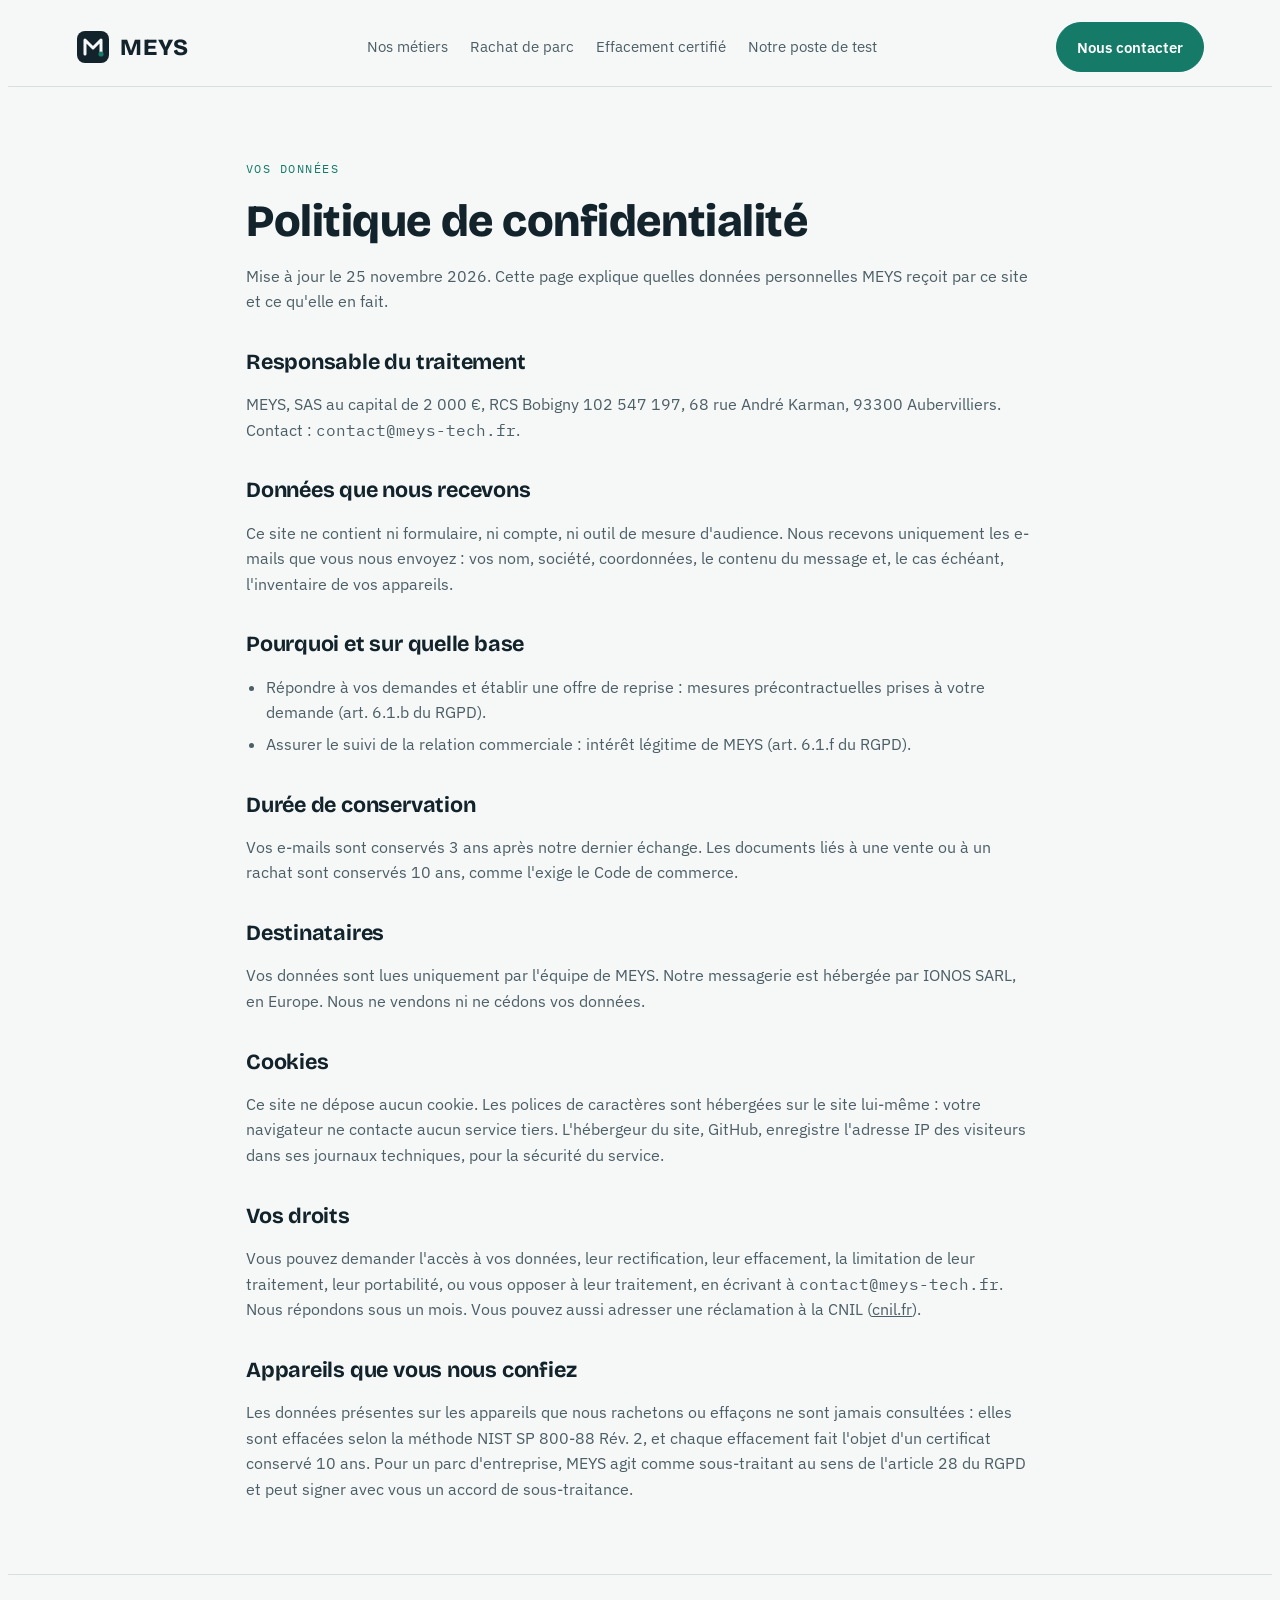
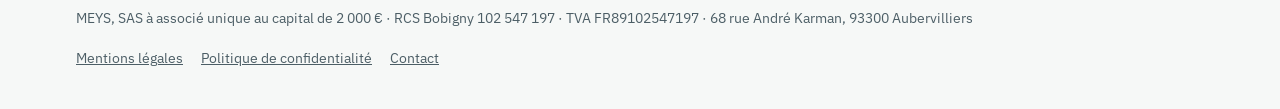
==== confidentialite.html @ b8bc8666 "Site MEYS : accueil, mentions légales, politique de confidentialité" ====
<!doctype html>
<html lang="fr">
<head>
<meta charset="utf-8">
<meta name="viewport" content="width=device-width, initial-scale=1">
<title>Politique de confidentialité · MEYS</title>
<meta name="description" content="Comment MEYS traite les données personnelles reçues par le site meys-tech.fr.">
<meta property="og:title" content="Politique de confidentialité · MEYS">
<meta property="og:description" content="Comment MEYS traite les données personnelles reçues par le site meys-tech.fr.">
<meta property="og:type" content="website">
<meta property="og:url" content="https://meys-tech.fr/confidentialite.html">
<link rel="canonical" href="https://meys-tech.fr/confidentialite.html">
<link rel="icon" href="favicon.svg" type="image/svg+xml">
<link rel="stylesheet" href="fonts/fonts.css">
<link rel="stylesheet" href="styles.css">
</head>
<body>
<header class="top">
  <div class="wrap">
    <a class="logo" href="index.html#accueil" aria-label="MEYS, accueil">
      <svg viewBox="0 0 34 34" aria-hidden="true"><rect x="1" y="1" width="32" height="32" rx="8" fill="var(--ink)"/><path d="M9 24V10l8 8 8-8v14" fill="none" stroke="var(--bg)" stroke-width="3" stroke-linecap="round" stroke-linejoin="round"/><circle cx="25" cy="24" r="2.6" fill="var(--accent)"/></svg>
      <span>MEYS</span>
    </a>
    <nav class="menu" aria-label="Menu principal">
      <a href="index.html#metiers">Nos métiers</a>
      <a href="index.html#parc">Rachat de parc</a>
      <a href="index.html#effacement">Effacement certifié</a>
      <a href="index.html#outil">Notre poste de test</a>
    </nav>
    <a class="btn primary" href="index.html#contact">Nous contacter</a>
  </div>
</header>
<main class="legal"><div class="wrap">
<span class="eyebrow">Vos données</span>
<h1 style="font-size:clamp(2rem,4vw,2.8rem)">Politique de confidentialité</h1>
<p>Mise à jour le 25 novembre 2026. Cette page explique quelles données personnelles MEYS reçoit par ce site et ce qu'elle en fait.</p>
<h2>Responsable du traitement</h2>
<p>MEYS, SAS au capital de 2 000 €, RCS Bobigny 102 547 197, 68 rue André Karman, 93300 Aubervilliers. Contact : <span class="mono">contact@meys-tech.fr</span>.</p>
<h2>Données que nous recevons</h2>
<p>Ce site ne contient ni formulaire, ni compte, ni outil de mesure d'audience. Nous recevons uniquement les e-mails que vous nous envoyez : vos nom, société, coordonnées, le contenu du message et, le cas échéant, l'inventaire de vos appareils.</p>
<h2>Pourquoi et sur quelle base</h2>
<ul>
<li>Répondre à vos demandes et établir une offre de reprise : mesures précontractuelles prises à votre demande (art. 6.1.b du RGPD).</li>
<li>Assurer le suivi de la relation commerciale : intérêt légitime de MEYS (art. 6.1.f du RGPD).</li>
</ul>
<h2>Durée de conservation</h2>
<p>Vos e-mails sont conservés 3 ans après notre dernier échange. Les documents liés à une vente ou à un rachat sont conservés 10 ans, comme l'exige le Code de commerce.</p>
<h2>Destinataires</h2>
<p>Vos données sont lues uniquement par l'équipe de MEYS. Notre messagerie est hébergée par IONOS SARL, en Europe. Nous ne vendons ni ne cédons vos données.</p>
<h2>Cookies</h2>
<p>Ce site ne dépose aucun cookie. Les polices de caractères sont hébergées sur le site lui-même : votre navigateur ne contacte aucun service tiers. L'hébergeur du site, GitHub, enregistre l'adresse IP des visiteurs dans ses journaux techniques, pour la sécurité du service.</p>
<h2>Vos droits</h2>
<p>Vous pouvez demander l'accès à vos données, leur rectification, leur effacement, la limitation de leur traitement, leur portabilité, ou vous opposer à leur traitement, en écrivant à <span class="mono">contact@meys-tech.fr</span>. Nous répondons sous un mois. Vous pouvez aussi adresser une réclamation à la CNIL (<a href="https://www.cnil.fr">cnil.fr</a>).</p>
<h2>Appareils que vous nous confiez</h2>
<p>Les données présentes sur les appareils que nous rachetons ou effaçons ne sont jamais consultées : elles sont effacées selon la méthode NIST SP 800-88 Rév. 2, et chaque effacement fait l'objet d'un certificat conservé 10 ans. Pour un parc d'entreprise, MEYS agit comme sous-traitant au sens de l'article 28 du RGPD et peut signer avec vous un accord de sous-traitance.</p>
</div></main>
<footer>
  <div class="wrap">
    <span>MEYS, SAS à associé unique au capital de 2 000 € · RCS Bobigny 102 547 197 · TVA FR89102547197 · 68 rue André Karman, 93300 Aubervilliers</span>
    <nav aria-label="Informations légales">
      <a href="mentions-legales.html">Mentions légales</a>
      <a href="confidentialite.html">Politique de confidentialité</a>
      <a href="index.html#contact">Contact</a>
    </nav>
  </div>
</footer>
</body>
</html>
---- fonts/fonts.css ----
/* Polices auto-hébergées (Google Fonts, licence SIL Open Font License 1.1) */
@font-face {
  font-family: 'Bricolage Grotesque';
  font-style: normal;
  font-weight: 500;
  font-stretch: 100%;
  font-display: swap;
  src: url(bricolage-grotesque-500.woff2) format('woff2');
  unicode-range: U+0000-00FF, U+0131, U+0152-0153, U+02BB-02BC, U+02C6, U+02DA, U+02DC, U+0304, U+0308, U+0329, U+2000-206F, U+20AC, U+2122, U+2191, U+2193, U+2212, U+2215, U+FEFF, U+FFFD;
}
@font-face {
  font-family: 'Bricolage Grotesque';
  font-style: normal;
  font-weight: 700;
  font-stretch: 100%;
  font-display: swap;
  src: url(bricolage-grotesque-700.woff2) format('woff2');
  unicode-range: U+0000-00FF, U+0131, U+0152-0153, U+02BB-02BC, U+02C6, U+02DA, U+02DC, U+0304, U+0308, U+0329, U+2000-206F, U+20AC, U+2122, U+2191, U+2193, U+2212, U+2215, U+FEFF, U+FFFD;
}
@font-face {
  font-family: 'Bricolage Grotesque';
  font-style: normal;
  font-weight: 800;
  font-stretch: 100%;
  font-display: swap;
  src: url(bricolage-grotesque-800.woff2) format('woff2');
  unicode-range: U+0000-00FF, U+0131, U+0152-0153, U+02BB-02BC, U+02C6, U+02DA, U+02DC, U+0304, U+0308, U+0329, U+2000-206F, U+20AC, U+2122, U+2191, U+2193, U+2212, U+2215, U+FEFF, U+FFFD;
}
@font-face {
  font-family: 'IBM Plex Mono';
  font-style: normal;
  font-weight: 400;
  font-display: swap;
  src: url(ibm-plex-mono-400.woff2) format('woff2');
  unicode-range: U+0000-00FF, U+0131, U+0152-0153, U+02BB-02BC, U+02C6, U+02DA, U+02DC, U+0304, U+0308, U+0329, U+2000-206F, U+20AC, U+2122, U+2191, U+2193, U+2212, U+2215, U+FEFF, U+FFFD;
}
@font-face {
  font-family: 'IBM Plex Mono';
  font-style: normal;
  font-weight: 500;
  font-display: swap;
  src: url(ibm-plex-mono-500.woff2) format('woff2');
  unicode-range: U+0000-00FF, U+0131, U+0152-0153, U+02BB-02BC, U+02C6, U+02DA, U+02DC, U+0304, U+0308, U+0329, U+2000-206F, U+20AC, U+2122, U+2191, U+2193, U+2212, U+2215, U+FEFF, U+FFFD;
}
@font-face {
  font-family: 'IBM Plex Sans';
  font-style: normal;
  font-weight: 400;
  font-stretch: 100%;
  font-display: swap;
  src: url(ibm-plex-sans-400.woff2) format('woff2');
  unicode-range: U+0000-00FF, U+0131, U+0152-0153, U+02BB-02BC, U+02C6, U+02DA, U+02DC, U+0304, U+0308, U+0329, U+2000-206F, U+20AC, U+2122, U+2191, U+2193, U+2212, U+2215, U+FEFF, U+FFFD;
}
@font-face {
  font-family: 'IBM Plex Sans';
  font-style: normal;
  font-weight: 500;
  font-stretch: 100%;
  font-display: swap;
  src: url(ibm-plex-sans-500.woff2) format('woff2');
  unicode-range: U+0000-00FF, U+0131, U+0152-0153, U+02BB-02BC, U+02C6, U+02DA, U+02DC, U+0304, U+0308, U+0329, U+2000-206F, U+20AC, U+2122, U+2191, U+2193, U+2212, U+2215, U+FEFF, U+FFFD;
}
@font-face {
  font-family: 'IBM Plex Sans';
  font-style: normal;
  font-weight: 600;
  font-stretch: 100%;
  font-display: swap;
  src: url(ibm-plex-sans-600.woff2) format('woff2');
  unicode-range: U+0000-00FF, U+0131, U+0152-0153, U+02BB-02BC, U+02C6, U+02DA, U+02DC, U+0304, U+0308, U+0329, U+2000-206F, U+20AC, U+2122, U+2191, U+2193, U+2212, U+2215, U+FEFF, U+FFFD;
}
---- styles.css ----
/* Mise en page : une colonne éditoriale large, chaque section posée sur le fil « un appareil = un identifiant = un certificat ». */
:root {
  --bg: #F6F8F7;          /* blanc légèrement vert-de-gris */
  --surface: #FFFFFF;
  --ink: #12232B;         /* graphite bleuté */
  --muted: #4C5E66;
  --line: #D7E0DD;
  --accent: #157A68;      /* vert « seconde vie » */
  --accent-soft: #E2F1EC;
  --stamp: #B8641C;       /* ambre des tampons de vérification */
  --stamp-soft: #F8EDE2;
  --band: #12232B;
  --band-ink: #EAF2EF;
  --display: "Bricolage Grotesque", "Segoe UI", system-ui, sans-serif;
  --body: "IBM Plex Sans", "Segoe UI", system-ui, sans-serif;
  --mono: "IBM Plex Mono", Consolas, "Courier New", monospace;
  --r: 10px;
}
@media (prefers-color-scheme: dark) {
  :root:not([data-theme="light"]) {
    --bg: #0E191E; --surface: #14232A; --ink: #E6EEEB; --muted: #9DB0AA; --line: #26383F;
    --accent: #4CC2A6; --accent-soft: #163A33; --stamp: #E0A05E; --stamp-soft: #3A2A1B;
    --band: #0A1317; --band-ink: #E6EEEB; color-scheme: dark;
  }
}
:root[data-theme="dark"] {
  --bg: #0E191E; --surface: #14232A; --ink: #E6EEEB; --muted: #9DB0AA; --line: #26383F;
  --accent: #4CC2A6; --accent-soft: #163A33; --stamp: #E0A05E; --stamp-soft: #3A2A1B;
  --band: #0A1317; --band-ink: #E6EEEB; color-scheme: dark;
}
* { box-sizing: border-box; }
body { background: var(--bg); color: var(--ink); font-family: var(--body); font-size: 16px; line-height: 1.6; }
.wrap { max-width: 1160px; margin: 0 auto; padding-left: max(16px, env(safe-area-inset-left, 0px)); padding-right: max(16px, env(safe-area-inset-right, 0px)); }
h1, h2, h3 { font-family: var(--display); line-height: 1.08; text-wrap: balance; margin: 0; letter-spacing: -0.01em; }
h1 { font-size: clamp(2.3rem, 5.4vw, 4.1rem); font-weight: 800; }
h2 { font-size: clamp(1.8rem, 3.4vw, 2.6rem); font-weight: 700; }
h3 { font-size: 1.2rem; font-weight: 700; }
p { margin: 0; }
.eyebrow { font-family: var(--mono); font-size: .78rem; letter-spacing: .12em; text-transform: uppercase; color: var(--accent); }
.lead { font-size: 1.15rem; color: var(--muted); max-width: 60ch; }
a { color: inherit; }
:focus-visible { outline: 3px solid var(--accent); outline-offset: 3px; border-radius: 4px; }
.mono { font-family: var(--mono); font-variant-numeric: tabular-nums; }


/* En-tête */
body::before { content: ""; position: fixed; inset: 0 0 auto; height: env(safe-area-inset-top, 0px); z-index: 10; background: var(--bg); }
header.top { position: sticky; top: env(safe-area-inset-top, 0px); z-index: 5; background: color-mix(in srgb, var(--bg) 92%, transparent); backdrop-filter: blur(8px); border-bottom: 1px solid var(--line); }
header.top .wrap { display: flex; align-items: center; justify-content: space-between; gap: 16px; padding-block: 14px; }
.logo { display: flex; align-items: center; gap: 10px; text-decoration: none; }
.logo svg { width: 34px; height: 34px; flex: none; }
.logo span { font-family: var(--display); font-weight: 800; font-size: 1.45rem; letter-spacing: .04em; }
nav.menu { display: flex; gap: 22px; font-size: .93rem; flex-wrap: wrap; }
nav.menu a { text-decoration: none; color: var(--muted); }
nav.menu a:hover { color: var(--ink); }
.btn { display: inline-flex; align-items: center; gap: 8px; padding: 12px 20px; border-radius: 999px; font-weight: 600; text-decoration: none; border: 1.5px solid var(--ink); font-size: .95rem; cursor: pointer; font-family: var(--body); }
.btn.primary { background: var(--accent); border-color: var(--accent); color: #fff; }
:root[data-theme="dark"] .btn.primary { color: #0A1317; }
@media (prefers-color-scheme: dark) { :root:not([data-theme="light"]) .btn.primary { color: #0A1317; } }
.btn.ghost { background: transparent; color: var(--ink); }
@media (max-width: 860px) { nav.menu { display: none; } }

/* Héros */
.hero { padding-block: clamp(48px, 7vw, 96px); }
.hero .wrap { display: grid; grid-template-columns: 1.15fr .85fr; gap: clamp(32px, 5vw, 72px); align-items: center; }
.hero .text { display: flex; flex-direction: column; gap: 22px; min-width: 0; }
.hero h1 em { font-style: normal; color: var(--accent); }
.ctas { display: flex; gap: 12px; flex-wrap: wrap; }
.facts { display: flex; gap: 10px; flex-wrap: wrap; }
.fact { font-size: .85rem; padding: 6px 12px; border: 1px solid var(--line); border-radius: 999px; color: var(--muted); background: var(--surface); }
@media (max-width: 900px) { .hero .wrap { grid-template-columns: 1fr; } }

/* Certificat (élément signature) */
.cert { position: relative; background: var(--surface); border: 1px solid var(--line); border-radius: 14px; padding: 22px 22px 20px; box-shadow: 0 24px 60px -30px rgba(18,35,43,.35); overflow: hidden; min-width: 0; }
.cert::before { content: ""; position: absolute; inset: 0 0 auto; height: 6px; background: repeating-linear-gradient(90deg, var(--accent) 0 18px, transparent 18px 26px); }
.cert header { display: flex; justify-content: space-between; align-items: flex-start; gap: 12px; margin-top: 6px; }
.cert .t { font-family: var(--display); font-weight: 700; font-size: 1.05rem; }
.cert .n { font-family: var(--mono); font-size: .72rem; color: var(--muted); }
.cert dl { display: grid; grid-template-columns: auto 1fr; gap: 6px 16px; margin: 18px 0 0; font-size: .86rem; }
.cert dt { color: var(--muted); }
.cert dd { margin: 0; font-family: var(--mono); font-variant-numeric: tabular-nums; overflow-wrap: anywhere; }
.cert .hash { margin-top: 16px; padding-top: 12px; border-top: 1px dashed var(--line); font-family: var(--mono); font-size: .68rem; color: var(--muted); overflow-wrap: anywhere; }
.stamp { position: absolute; right: 18px; bottom: 58px; transform: rotate(-9deg); border: 2.5px solid var(--stamp); color: var(--stamp); font-family: var(--mono); font-weight: 500; font-size: .78rem; letter-spacing: .14em; padding: 6px 10px; border-radius: 6px; background: color-mix(in srgb, var(--surface) 80%, transparent); }
.scan { position: absolute; left: 0; right: 0; height: 40px; top: -40px; background: linear-gradient(180deg, transparent, color-mix(in srgb, var(--accent) 22%, transparent), transparent); animation: scan 2.6s ease-out .6s 1 both; pointer-events: none; }
@keyframes scan { from { top: -40px; } to { top: 110%; } }
@media (prefers-reduced-motion: reduce) { .scan { display: none; } }
.cert-note { font-size: .78rem; color: var(--muted); margin-top: 10px; text-align: right; }

/* Sections */
section { padding-block: clamp(56px, 8vw, 104px); }
.sec-head { display: flex; flex-direction: column; gap: 14px; margin-bottom: 40px; max-width: 760px; }
.metiers { display: grid; grid-template-columns: repeat(4, 1fr); gap: 1px; background: var(--line); border: 1px solid var(--line); border-radius: var(--r); overflow: hidden; }
.metier { background: var(--surface); padding: 26px 22px; display: flex; flex-direction: column; gap: 10px; min-width: 0; }
.metier .k { font-family: var(--mono); font-size: .75rem; color: var(--accent); }
.metier p { color: var(--muted); font-size: .95rem; }
@media (max-width: 960px) { .metiers { grid-template-columns: 1fr 1fr; } }
@media (max-width: 560px) { .metiers { grid-template-columns: 1fr; } }

.appareils { display: flex; flex-wrap: wrap; gap: 10px; margin-top: 28px; }
.appareils span { padding: 8px 14px; border-radius: 8px; background: var(--accent-soft); font-size: .9rem; }

/* Rachat de parc : étapes réelles, donc numérotées */
.parc { background: var(--band); color: var(--band-ink); }
.parc .eyebrow { color: color-mix(in srgb, var(--accent) 70%, var(--band-ink)); }
.parc .lead { color: color-mix(in srgb, var(--band-ink) 72%, transparent); }
.etapes { list-style: none; margin: 0; padding: 0; display: grid; grid-template-columns: repeat(5, 1fr); gap: 18px; counter-reset: e; }
.etapes li { counter-increment: e; border-top: 2px solid color-mix(in srgb, var(--band-ink) 25%, transparent); padding-top: 16px; display: flex; flex-direction: column; gap: 8px; min-width: 0; }
.etapes li::before { content: counter(e, decimal-leading-zero); font-family: var(--mono); font-size: .8rem; color: color-mix(in srgb, var(--accent) 70%, var(--band-ink)); }
.etapes p { font-size: .92rem; color: color-mix(in srgb, var(--band-ink) 75%, transparent); }
@media (max-width: 960px) { .etapes { grid-template-columns: 1fr 1fr; } }
@media (max-width: 560px) { .etapes { grid-template-columns: 1fr; } }
.parc .ctas { margin-top: 40px; }
.parc .btn.ghost { color: var(--band-ink); border-color: color-mix(in srgb, var(--band-ink) 50%, transparent); }

/* Effacement */
.eff { display: grid; grid-template-columns: 1fr 1fr; gap: clamp(28px, 5vw, 64px); align-items: start; }
.garanties { display: flex; flex-direction: column; gap: 0; border-top: 1px solid var(--line); }
.garantie { display: grid; grid-template-columns: 170px 1fr; gap: 16px; padding: 16px 0; border-bottom: 1px solid var(--line); }
.garantie b { font-weight: 600; }
.garantie span { color: var(--muted); font-size: .95rem; }
@media (max-width: 860px) { .eff { grid-template-columns: 1fr; } .garantie { grid-template-columns: 1fr; gap: 4px; } }
.methodes { overflow-x: auto; margin-top: 22px; border: 1px solid var(--line); border-radius: var(--r); background: var(--surface); }
.methodes table { border-collapse: collapse; width: 100%; font-size: .88rem; }
.methodes th, .methodes td { text-align: left; padding: 10px 14px; border-bottom: 1px solid var(--line); vertical-align: top; }
.methodes th { font-family: var(--mono); font-weight: 500; font-size: .74rem; letter-spacing: .08em; text-transform: uppercase; color: var(--muted); }
.methodes tr:last-child td { border-bottom: 0; }

/* Outil */
.outil { display: grid; grid-template-columns: .9fr 1.1fr; gap: clamp(28px, 5vw, 64px); align-items: center; }
.fiche { background: var(--surface); border: 1px solid var(--line); border-radius: 14px; overflow: hidden; min-width: 0; }
.fiche .bar { display: flex; justify-content: space-between; align-items: center; gap: 10px; padding: 14px 18px; border-bottom: 1px solid var(--line); flex-wrap: wrap; }
.pill { font-family: var(--mono); font-size: .74rem; padding: 4px 10px; border-radius: 999px; letter-spacing: .06em; }
.pill.ok { background: var(--accent-soft); color: var(--accent); }
.pill.warn { background: var(--stamp-soft); color: var(--stamp); }
.fiche ul { list-style: none; margin: 0; padding: 6px 18px 14px; }
.fiche li { display: flex; justify-content: space-between; gap: 12px; padding: 9px 0; border-bottom: 1px dashed var(--line); font-size: .9rem; }
.fiche li:last-child { border-bottom: 0; }
.fiche li span:last-child { font-family: var(--mono); text-align: right; }
.points { display: grid; grid-template-columns: 1fr 1fr; gap: 18px 28px; margin-top: 26px; }
.points div { display: flex; flex-direction: column; gap: 4px; }
.points b { font-weight: 600; }
.points span { color: var(--muted); font-size: .93rem; }
@media (max-width: 860px) { .outil { grid-template-columns: 1fr; } }
@media (max-width: 520px) { .points { grid-template-columns: 1fr; } }

/* Contact */
.contact { display: grid; grid-template-columns: .9fr 1.1fr; gap: clamp(28px, 5vw, 64px); }
.coord { display: flex; flex-direction: column; gap: 18px; }
.coord .ligne { display: flex; flex-direction: column; gap: 2px; }
.coord .ligne small { font-family: var(--mono); font-size: .72rem; letter-spacing: .1em; text-transform: uppercase; color: var(--muted); }
form.f { background: var(--surface); border: 1px solid var(--line); border-radius: 14px; padding: 24px; display: grid; grid-template-columns: 1fr 1fr; gap: 14px; }
form.f .full { grid-column: 1 / -1; }
form.f label { display: flex; flex-direction: column; gap: 6px; font-size: .86rem; font-weight: 500; }
form.f input, form.f select, form.f textarea { font: inherit; font-weight: 400; padding: 10px 12px; border-radius: 8px; border: 1px solid var(--line); background: var(--bg); color: var(--ink); }
form.f textarea { min-height: 110px; resize: vertical; }
.msg { font-size: .88rem; color: var(--accent); }
@media (max-width: 860px) { .contact { grid-template-columns: 1fr; } }
@media (max-width: 520px) { form.f { grid-template-columns: 1fr; } }

footer { border-top: 1px solid var(--line); padding-block: 32px; font-size: .86rem; color: var(--muted); }
footer .wrap { display: flex; justify-content: space-between; gap: 18px; flex-wrap: wrap; }
footer nav { display: flex; gap: 18px; flex-wrap: wrap; }
.todo { background: var(--stamp-soft); color: var(--stamp); padding: 0 4px; border-radius: 3px; font-family: var(--mono); font-size: .85em; }

/* Pages légales */
.legal { padding-block: clamp(40px, 6vw, 72px); }
.legal .wrap { max-width: 820px; display: flex; flex-direction: column; gap: 18px; }
.legal h2 { font-size: 1.35rem; margin-top: 18px; }
.legal p, .legal li { color: var(--muted); }
.legal strong { color: var(--ink); font-weight: 600; }
.legal ul { margin: 0; padding-left: 20px; display: flex; flex-direction: column; gap: 6px; }
.contact-box { background: var(--surface); border: 1px solid var(--line); border-radius: 14px; padding: 28px; display: flex; flex-direction: column; gap: 16px; align-self: start; }
.contact-box ul { margin: 0; padding-left: 20px; color: var(--muted); display: flex; flex-direction: column; gap: 6px; }
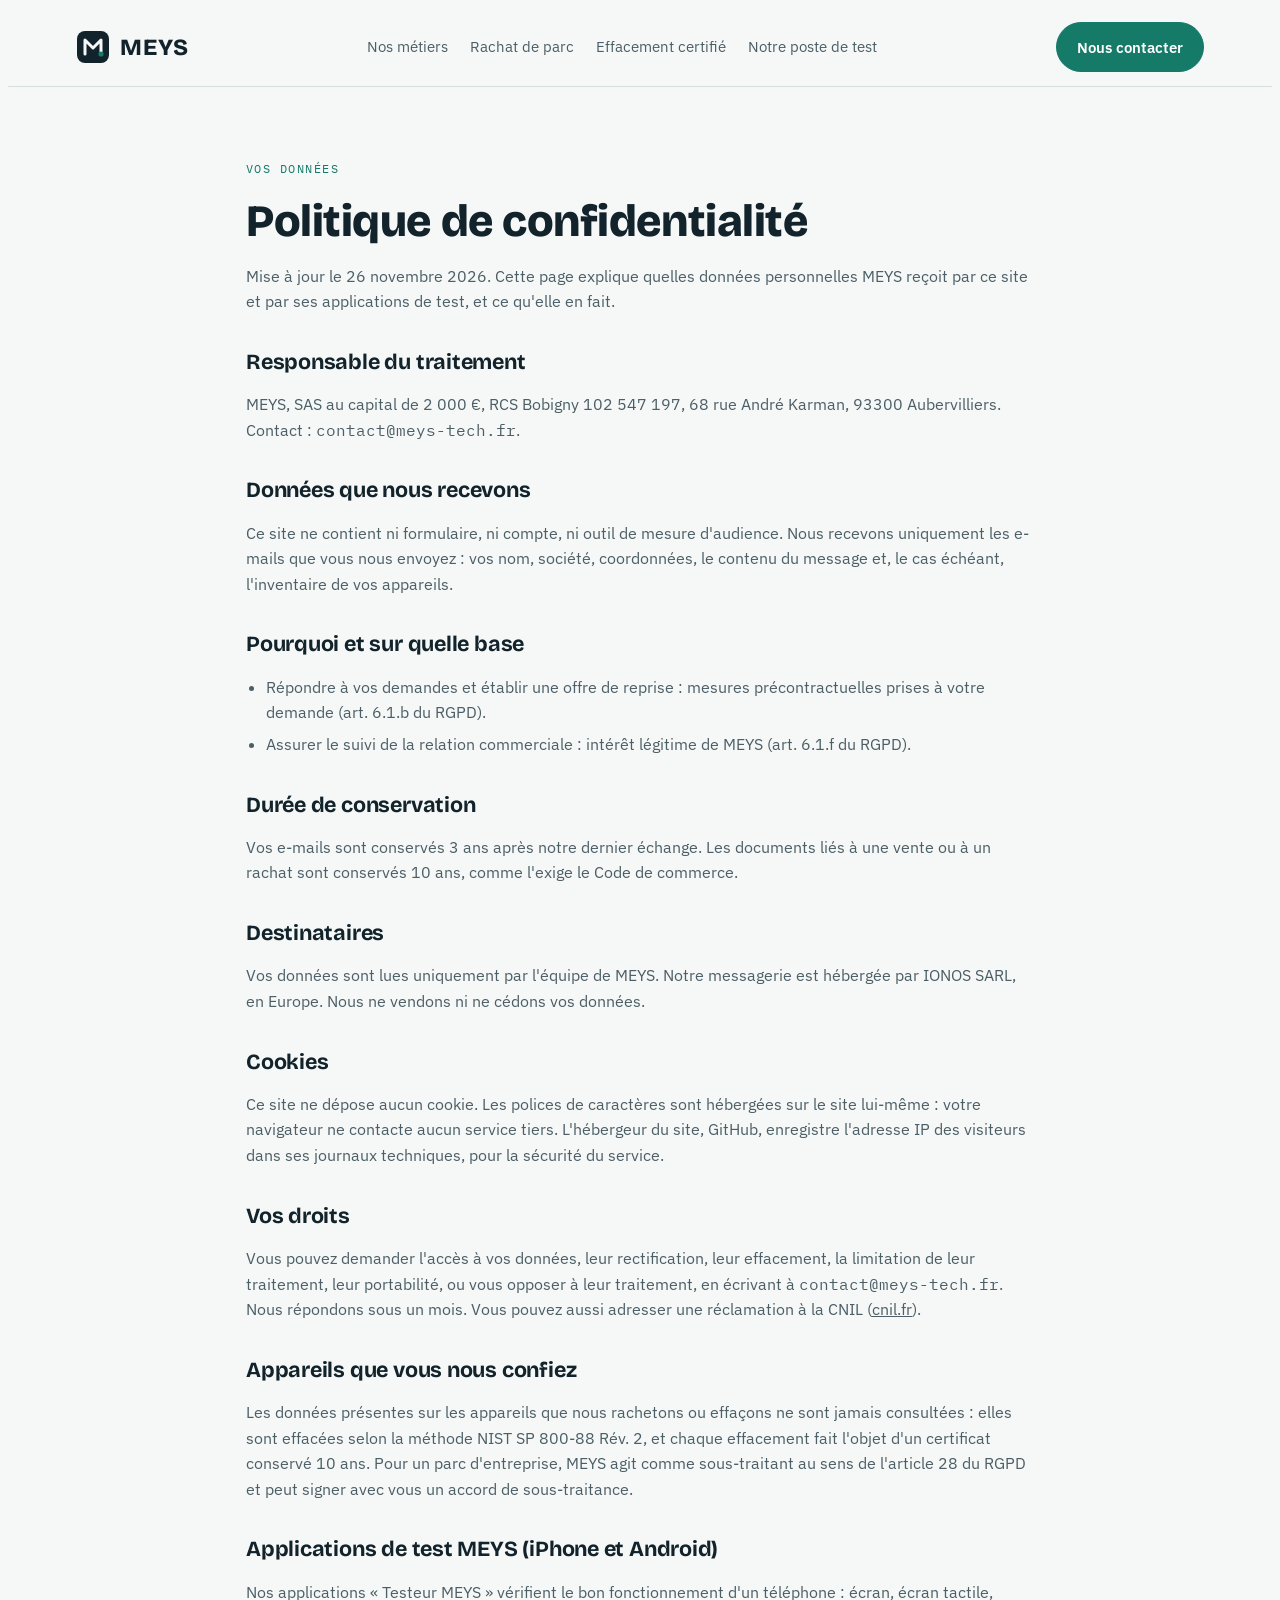
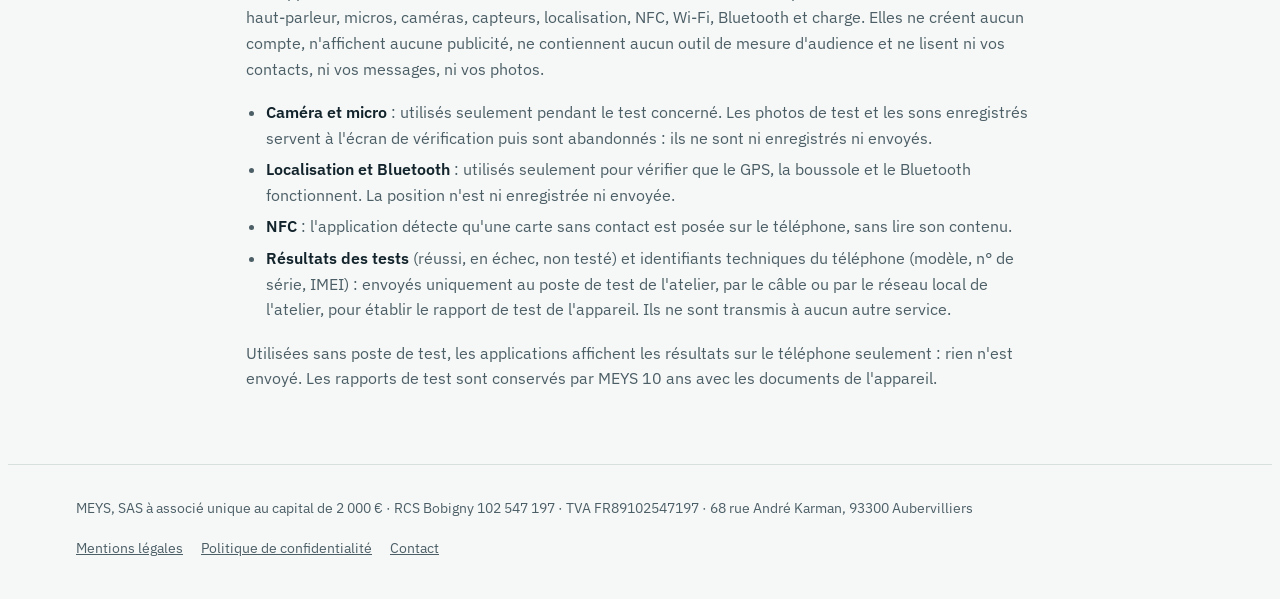
==== commit b388bc5d: "Confidentialité : applications de test MEYS (iPhone et Android)" ====
--- a/confidentialite.html
+++ b/confidentialite.html
@@ -33,7 +33,7 @@
 <main class="legal"><div class="wrap">
 <span class="eyebrow">Vos données</span>
 <h1 style="font-size:clamp(2rem,4vw,2.8rem)">Politique de confidentialité</h1>
-<p>Mise à jour le 25 novembre 2026. Cette page explique quelles données personnelles MEYS reçoit par ce site et ce qu'elle en fait.</p>
+<p>Mise à jour le 26 novembre 2026. Cette page explique quelles données personnelles MEYS reçoit par ce site et par ses applications de test, et ce qu'elle en fait.</p>
 <h2>Responsable du traitement</h2>
 <p>MEYS, SAS au capital de 2 000 €, RCS Bobigny 102 547 197, 68 rue André Karman, 93300 Aubervilliers. Contact : <span class="mono">contact@meys-tech.fr</span>.</p>
 <h2>Données que nous recevons</h2>
@@ -53,6 +53,15 @@
 <p>Vous pouvez demander l'accès à vos données, leur rectification, leur effacement, la limitation de leur traitement, leur portabilité, ou vous opposer à leur traitement, en écrivant à <span class="mono">contact@meys-tech.fr</span>. Nous répondons sous un mois. Vous pouvez aussi adresser une réclamation à la CNIL (<a href="https://www.cnil.fr">cnil.fr</a>).</p>
 <h2>Appareils que vous nous confiez</h2>
 <p>Les données présentes sur les appareils que nous rachetons ou effaçons ne sont jamais consultées : elles sont effacées selon la méthode NIST SP 800-88 Rév. 2, et chaque effacement fait l'objet d'un certificat conservé 10 ans. Pour un parc d'entreprise, MEYS agit comme sous-traitant au sens de l'article 28 du RGPD et peut signer avec vous un accord de sous-traitance.</p>
+<h2>Applications de test MEYS (iPhone et Android)</h2>
+<p>Nos applications « Testeur MEYS » vérifient le bon fonctionnement d'un téléphone : écran, écran tactile, haut-parleur, micros, caméras, capteurs, localisation, NFC, Wi-Fi, Bluetooth et charge. Elles ne créent aucun compte, n'affichent aucune publicité, ne contiennent aucun outil de mesure d'audience et ne lisent ni vos contacts, ni vos messages, ni vos photos.</p>
+<ul>
+<li><strong>Caméra et micro</strong> : utilisés seulement pendant le test concerné. Les photos de test et les sons enregistrés servent à l'écran de vérification puis sont abandonnés : ils ne sont ni enregistrés ni envoyés.</li>
+<li><strong>Localisation et Bluetooth</strong> : utilisés seulement pour vérifier que le GPS, la boussole et le Bluetooth fonctionnent. La position n'est ni enregistrée ni envoyée.</li>
+<li><strong>NFC</strong> : l'application détecte qu'une carte sans contact est posée sur le téléphone, sans lire son contenu.</li>
+<li><strong>Résultats des tests</strong> (réussi, en échec, non testé) et identifiants techniques du téléphone (modèle, n° de série, IMEI) : envoyés uniquement au poste de test de l'atelier, par le câble ou par le réseau local de l'atelier, pour établir le rapport de test de l'appareil. Ils ne sont transmis à aucun autre service.</li>
+</ul>
+<p>Utilisées sans poste de test, les applications affichent les résultats sur le téléphone seulement : rien n'est envoyé. Les rapports de test sont conservés par MEYS 10 ans avec les documents de l'appareil.</p>
 </div></main>
 <footer>
   <div class="wrap">
